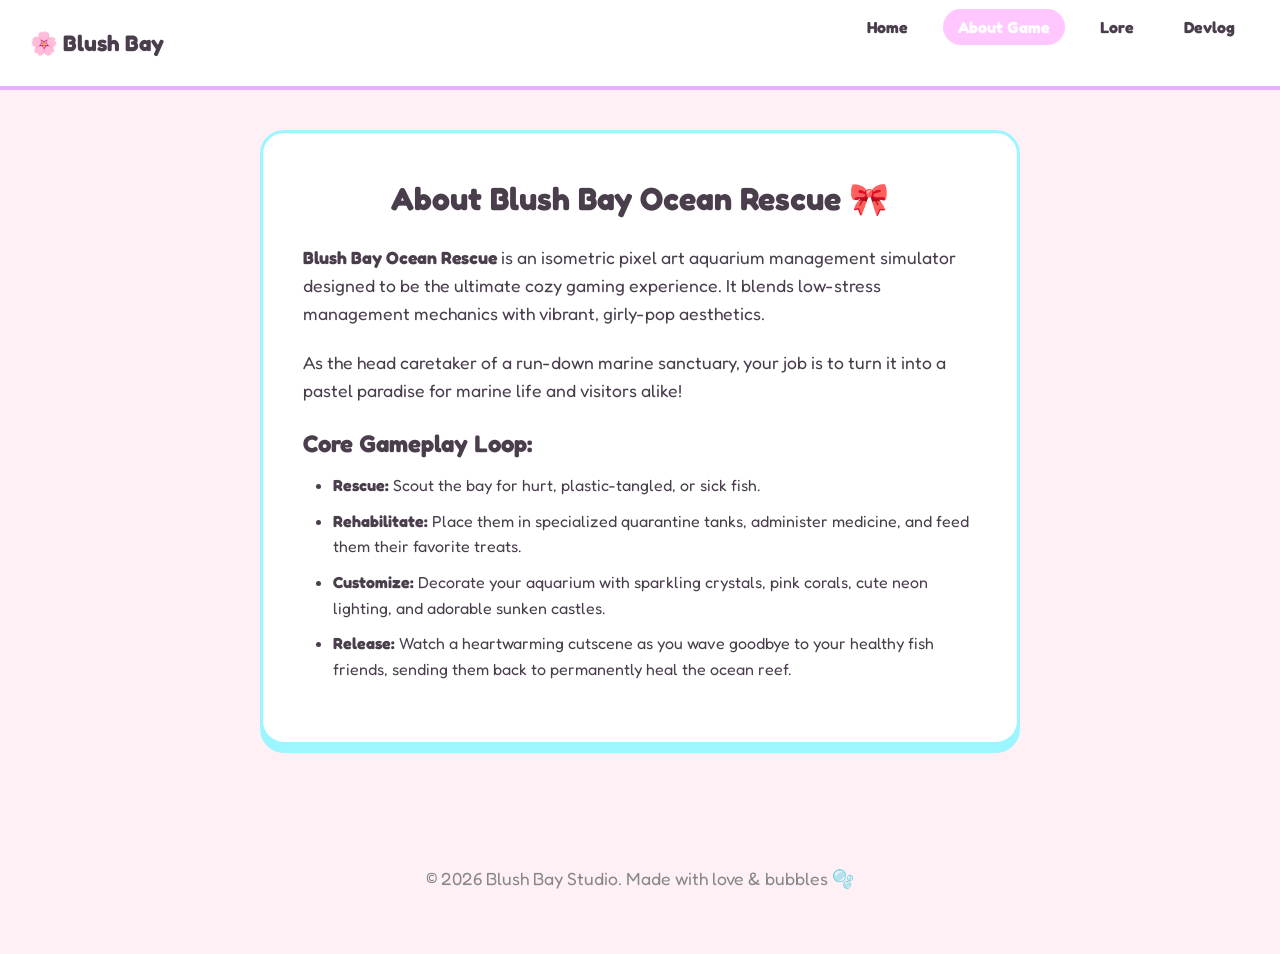
==== about.html @ 900a2825 "added new sections" ====
<!DOCTYPE html>
<html lang="en">
<head>
    <meta charset="UTF-8">
    <meta name="viewport" content="width=device-width, initial-scale=1.0">
    <title>Blush Bay Ocean Rescue | About</title>
    <link href="https://fonts.googleapis.com/css2?family=Fredoka:wght@400;600&display=swap" rel="stylesheet">
    <style>
        /* Shared Styles */
        :root { --bubblegum-pink: #FFC6FF; --soft-lavender: #E8AEFF; --ocean-blue: #9BF6FF; --cozy-dark: #4A3E4D; --white: #FFFFFF; --mint-green: #CAFFBF; }
        * { box-sizing: border-box; margin: 0; padding: 0; font-family: 'Fredoka', sans-serif; }
        body { background-color: #FFF0F5; color: var(--cozy-dark); line-height: 1.6; padding-top: 90px; }
        
        nav { background-color: var(--white); position: fixed; top: 0; width: 100%; z-index: 1000; box-shadow: 0 4px 0px var(--soft-lavender); display: flex; justify-content: space-between; align-items: center; padding: 15px 30px; }
        .nav-logo { font-size: 1.4rem; font-weight: bold; color: var(--cozy-dark); text-decoration: none; }
        .nav-links { list-style: none; display: flex; gap: 20px; }
        .nav-links a { text-decoration: none; color: var(--cozy-dark); font-weight: bold; padding: 8px 15px; border-radius: 20px; }
        .nav-links a:hover, .nav-links a.active { background-color: var(--bubblegum-pink); color: var(--white); }

        .container { max-width: 800px; margin: 0 auto; padding: 40px 20px; }
        .content-box { background: var(--white); border-radius: 24px; padding: 40px; border: 3px solid var(--ocean-blue); box-shadow: 0 8px 0px var(--ocean-blue); margin-bottom: 40px; }
        h1 { margin-bottom: 20px; color: var(--cozy-dark); text-align: center;}
        p { margin-bottom: 20px; font-size: 1.1rem; }
        ul { margin-left: 30px; margin-bottom: 20px; }
        li { margin-bottom: 10px; }
        footer { text-align: center; padding: 40px; font-size: 0.9rem; color: #888; }
    </style>
</head>
<body>
    <nav>
        <a href="index.html" class="nav-logo">🌸 Blush Bay</a>
        <ul class="nav-links">
            <li><a href="index.html">Home</a></li>
            <li><a href="about.html" class="active">About Game</a></li>
            <li><a href="lore.html">Lore</a></li>
            <li><a href="devlog.html">Devlog</a></li>
        </ul>
    </nav>

    <div class="container">
        <div class="content-box">
            <h1>About Blush Bay Ocean Rescue 🎀</h1>
            <p><strong>Blush Bay Ocean Rescue</strong> is an isometric pixel art aquarium management simulator designed to be the ultimate cozy gaming experience. It blends low-stress management mechanics with vibrant, girly-pop aesthetics.</p>
            
            <p>As the head caretaker of a run-down marine sanctuary, your job is to turn it into a pastel paradise for marine life and visitors alike!</p>
            
            <h2 style="margin: 20px 0 10px 0;">Core Gameplay Loop:</h2>
            <ul>
                <li><strong>Rescue:</strong> Scout the bay for hurt, plastic-tangled, or sick fish.</li>
                <li><strong>Rehabilitate:</strong> Place them in specialized quarantine tanks, administer medicine, and feed them their favorite treats.</li>
                <li><strong>Customize:</strong> Decorate your aquarium with sparkling crystals, pink corals, cute neon lighting, and adorable sunken castles.</li>
                <li><strong>Release:</strong> Watch a heartwarming cutscene as you wave goodbye to your healthy fish friends, sending them back to permanently heal the ocean reef.</li>
            </ul>
        </div>
    </div>
    <footer><p>© 2026 Blush Bay Studio. Made with love & bubbles 🫧</p></footer>
</body>
</html>
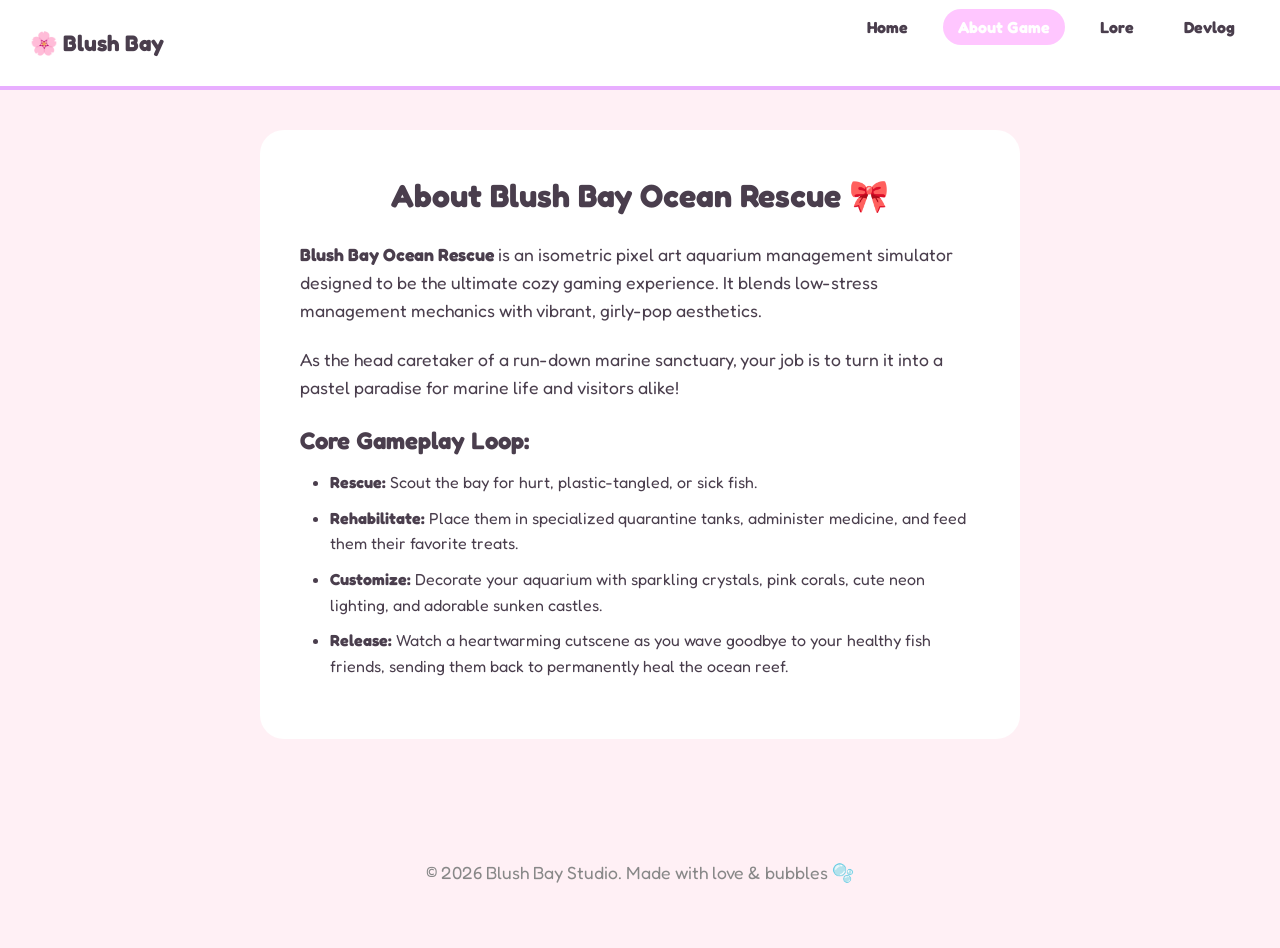
==== commit 166a290d: "change colour outline of box on about page" ====
--- a/about.html
+++ b/about.html
@@ -7,7 +7,7 @@
     <link href="https://fonts.googleapis.com/css2?family=Fredoka:wght@400;600&display=swap" rel="stylesheet">
     <style>
         /* Shared Styles */
-        :root { --bubblegum-pink: #FFC6FF; --soft-lavender: #E8AEFF; --ocean-blue: #9BF6FF; --cozy-dark: #4A3E4D; --white: #FFFFFF; --mint-green: #CAFFBF; }
+        :root { --bubblegum-pink: #FFC6FF; --soft-lavender: #E8AEFF; --soft-lavender: #E8AEFF; --cozy-dark: #4A3E4D; --white: #FFFFFF; --mint-green: #CAFFBF; }
         * { box-sizing: border-box; margin: 0; padding: 0; font-family: 'Fredoka', sans-serif; }
         body { background-color: #FFF0F5; color: var(--cozy-dark); line-height: 1.6; padding-top: 90px; }
         
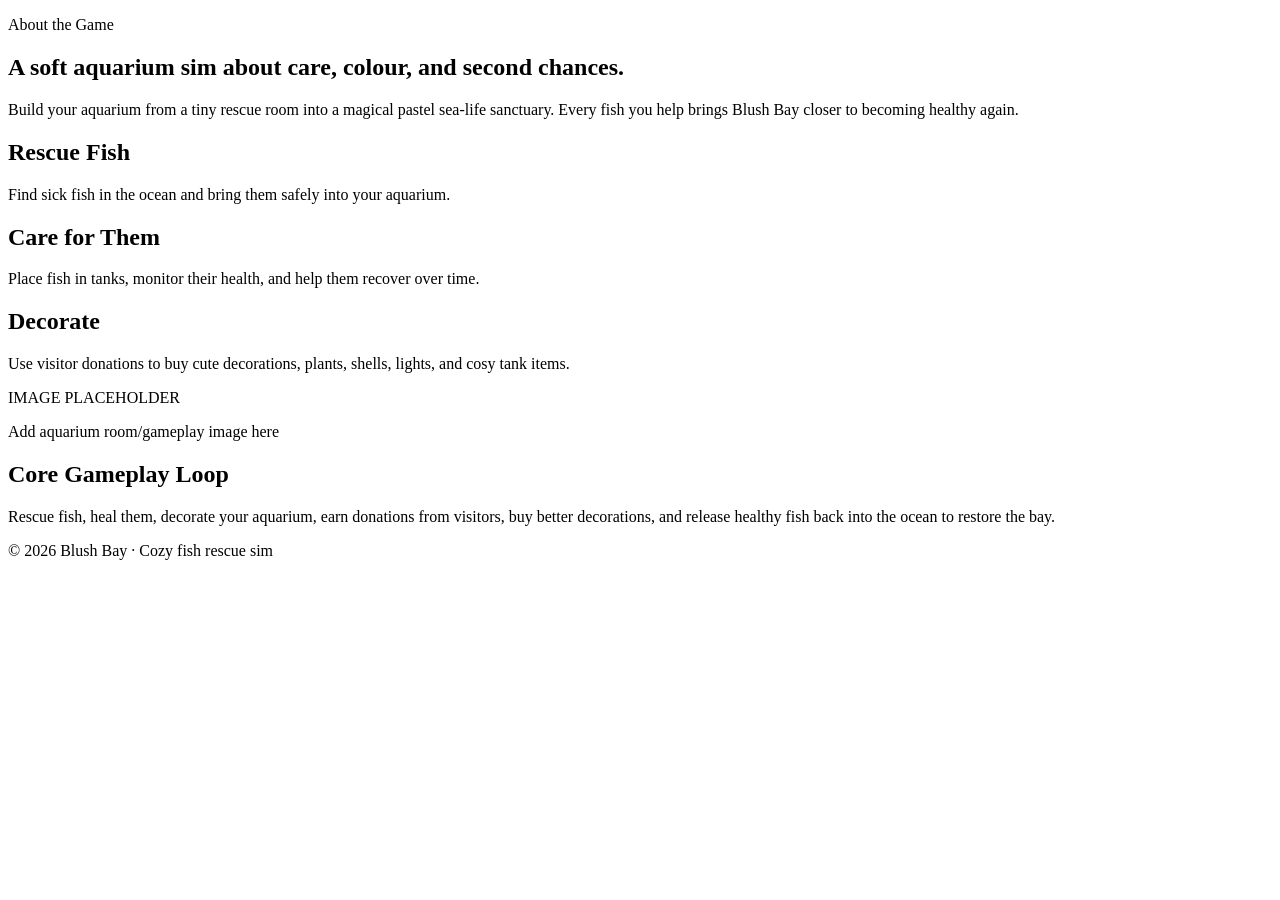
==== commit 0166b3ac: "website change again" ====
--- a/about.html
+++ b/about.html
@@ -1,58 +1,55 @@
 <!DOCTYPE html>
-<html lang="en">
-<head>
-    <meta charset="UTF-8">
-    <meta name="viewport" content="width=device-width, initial-scale=1.0">
-    <title>Blush Bay Ocean Rescue | About</title>
-    <link href="https://fonts.googleapis.com/css2?family=Fredoka:wght@400;600&display=swap" rel="stylesheet">
-    <style>
-        /* Shared Styles */
-        :root { --bubblegum-pink: #FFC6FF; --soft-lavender: #E8AEFF; --soft-lavender: #E8AEFF; --cozy-dark: #4A3E4D; --white: #FFFFFF; --mint-green: #CAFFBF; }
-        * { box-sizing: border-box; margin: 0; padding: 0; font-family: 'Fredoka', sans-serif; }
-        body { background-color: #FFF0F5; color: var(--cozy-dark); line-height: 1.6; padding-top: 90px; }
-        
-        nav { background-color: var(--white); position: fixed; top: 0; width: 100%; z-index: 1000; box-shadow: 0 4px 0px var(--soft-lavender); display: flex; justify-content: space-between; align-items: center; padding: 15px 30px; }
-        .nav-logo { font-size: 1.4rem; font-weight: bold; color: var(--cozy-dark); text-decoration: none; }
-        .nav-links { list-style: none; display: flex; gap: 20px; }
-        .nav-links a { text-decoration: none; color: var(--cozy-dark); font-weight: bold; padding: 8px 15px; border-radius: 20px; }
-        .nav-links a:hover, .nav-links a.active { background-color: var(--bubblegum-pink); color: var(--white); }
 
-        .container { max-width: 800px; margin: 0 auto; padding: 40px 20px; }
-        .content-box { background: var(--white); border-radius: 24px; padding: 40px; border: 3px solid var(--ocean-blue); box-shadow: 0 8px 0px var(--ocean-blue); margin-bottom: 40px; }
-        h1 { margin-bottom: 20px; color: var(--cozy-dark); text-align: center;}
-        p { margin-bottom: 20px; font-size: 1.1rem; }
-        ul { margin-left: 30px; margin-bottom: 20px; }
-        li { margin-bottom: 10px; }
-        footer { text-align: center; padding: 40px; font-size: 0.9rem; color: #888; }
-    </style>
-</head>
-<body>
-    <nav>
-        <a href="index.html" class="nav-logo">🌸 Blush Bay</a>
-        <ul class="nav-links">
-            <li><a href="index.html">Home</a></li>
-            <li><a href="about.html" class="active">About Game</a></li>
-            <li><a href="lore.html">Lore</a></li>
-            <li><a href="devlog.html">Devlog</a></li>
-        </ul>
-    </nav>
+  <main class="page-shell">
+    <section class="page-title pixel-card">
+      <p class="mini-title">About the Game</p>
+      <h1>A soft aquarium sim about care, colour, and second chances.</h1>
+      <p>
+        Build your aquarium from a tiny rescue room into a magical pastel sea-life sanctuary.
+        Every fish you help brings Blush Bay closer to becoming healthy again.
+      </p>
+    </section>
 
-    <div class="container">
-        <div class="content-box">
-            <h1>About Blush Bay Ocean Rescue 🎀</h1>
-            <p><strong>Blush Bay Ocean Rescue</strong> is an isometric pixel art aquarium management simulator designed to be the ultimate cozy gaming experience. It blends low-stress management mechanics with vibrant, girly-pop aesthetics.</p>
-            
-            <p>As the head caretaker of a run-down marine sanctuary, your job is to turn it into a pastel paradise for marine life and visitors alike!</p>
-            
-            <h2 style="margin: 20px 0 10px 0;">Core Gameplay Loop:</h2>
-            <ul>
-                <li><strong>Rescue:</strong> Scout the bay for hurt, plastic-tangled, or sick fish.</li>
-                <li><strong>Rehabilitate:</strong> Place them in specialized quarantine tanks, administer medicine, and feed them their favorite treats.</li>
-                <li><strong>Customize:</strong> Decorate your aquarium with sparkling crystals, pink corals, cute neon lighting, and adorable sunken castles.</li>
-                <li><strong>Release:</strong> Watch a heartwarming cutscene as you wave goodbye to your healthy fish friends, sending them back to permanently heal the ocean reef.</li>
-            </ul>
+    <section class="three-card-grid">
+      <article class="pixel-card small-card">
+        <h2>Rescue Fish</h2>
+        <p>Find sick fish in the ocean and bring them safely into your aquarium.</p>
+      </article>
+
+      <article class="pixel-card small-card">
+        <h2>Care for Them</h2>
+        <p>Place fish in tanks, monitor their health, and help them recover over time.</p>
+      </article>
+
+      <article class="pixel-card small-card">
+        <h2>Decorate</h2>
+        <p>Use visitor donations to buy cute decorations, plants, shells, lights, and cosy tank items.</p>
+      </article>
+    </section>
+
+    <section class="split-layout">
+      <div class="pixel-card image-card medium-placeholder">
+        <!-- Replace with your own gameplay image:
+        <img src="images/about-gameplay.png" alt="Aquarium gameplay screenshot" />
+        -->
+        <div class="placeholder-content">
+          <span>IMAGE PLACEHOLDER</span>
+          <p>Add aquarium room/gameplay image here</p>
         </div>
-    </div>
-    <footer><p>© 2026 Blush Bay Studio. Made with love & bubbles 🫧</p></footer>
+      </div>
+
+      <div class="pixel-card">
+        <h2>Core Gameplay Loop</h2>
+        <p>
+          Rescue fish, heal them, decorate your aquarium, earn donations from visitors,
+          buy better decorations, and release healthy fish back into the ocean to restore the bay.
+        </p>
+      </div>
+    </section>
+  </main>
+
+  <footer class="footer">
+    <p>© 2026 Blush Bay · Cozy fish rescue sim</p>
+  </footer>
 </body>
-</html>+</html>
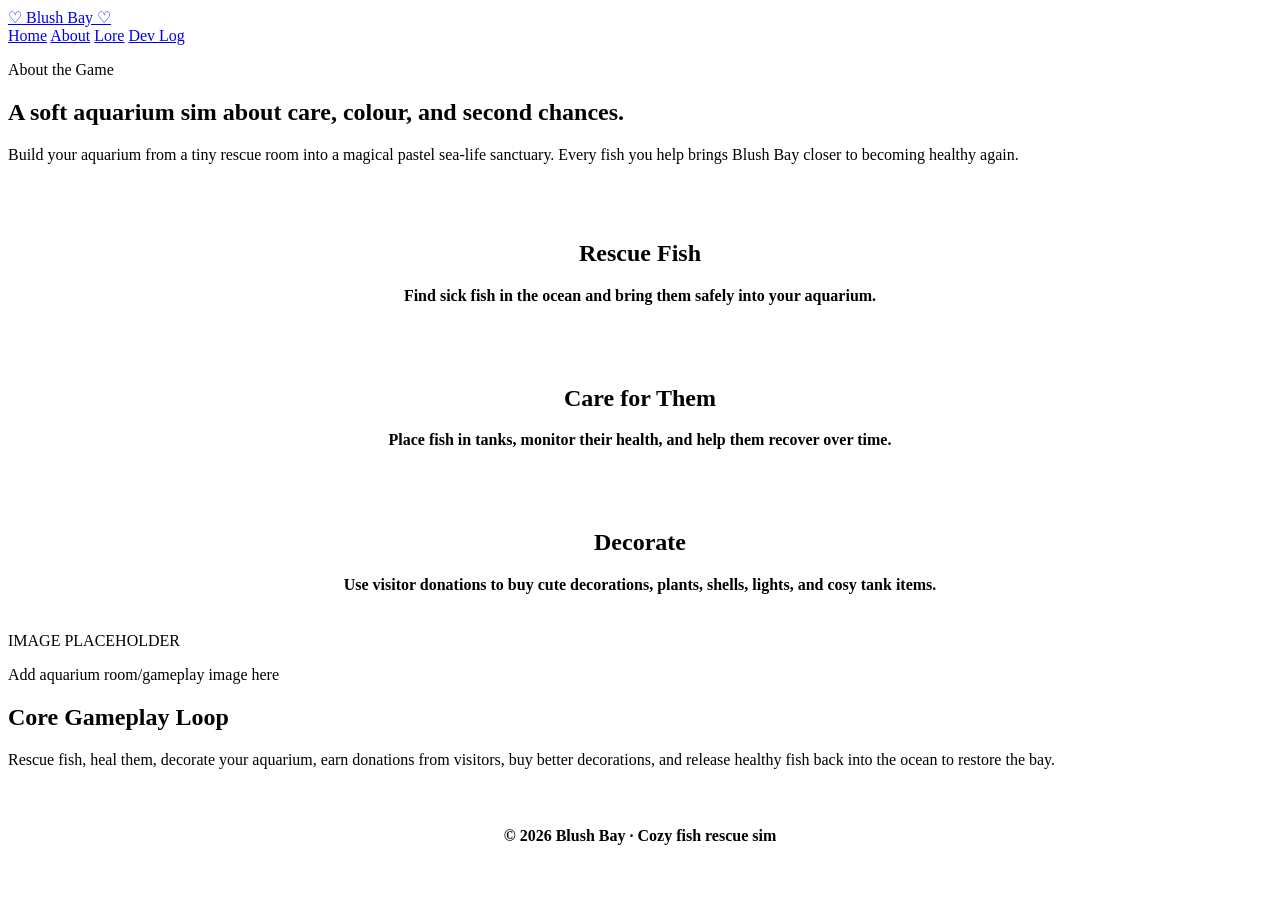
==== commit 5423e6fb: "fix css?" ====
--- a/about.html
+++ b/about.html
@@ -1,4 +1,23 @@
 <!DOCTYPE html>
+<html lang="en">
+<head>
+  <meta charset="UTF-8" />
+  <meta name="viewport" content="width=device-width, initial-scale=1.0" />
+  <title>Blush Bay | Lore</title>
+  <link rel="stylesheet" href="style.css">
+</head>
+<body>
+  <header class="site-header">
+    <nav class="navbar">
+      <a class="logo" href="index.html">♡ Blush Bay ♡</a>
+      <div class="nav-links">
+        <a href="index.html">Home</a>
+        <a href="about.html">About</a>
+        <a class="active" href="lore.html">Lore</a>
+        <a href="devlog.html">Dev Log</a>
+      </div>
+    </nav>
+  </header>
 
   <main class="page-shell">
     <section class="page-title pixel-card">
--- a/style.css
+++ b/style.css
@@ -0,0 +1,70 @@
+:root {
+
+.three-card-grid {
+  grid-template-columns: repeat(3, 1fr);
+}
+
+.pixel-sticker,
+.small-card {
+  background: var(--white);
+  border: 4px solid var(--ink);
+  box-shadow: 6px 6px 0 var(--shadow);
+  padding: 22px;
+  text-align: center;
+  font-weight: 900;
+}
+
+.page-title {
+  margin-bottom: 34px;
+}
+
+.story-card,
+.devlog-list {
+  margin-top: 34px;
+}
+
+.devlog-list {
+  display: grid;
+  gap: 24px;
+}
+
+.devlog-date {
+  display: inline-block;
+  font-weight: 900;
+  background: var(--lilac);
+  border: 3px solid var(--ink);
+  padding: 6px 10px;
+  box-shadow: 3px 3px 0 var(--shadow);
+}
+
+.small-image-placeholder {
+  min-height: 180px;
+  margin-top: 20px;
+  width: 100%;
+}
+
+.footer {
+  background: var(--cream);
+  border-top: var(--pixel-border);
+  text-align: center;
+  padding: 26px 20px;
+  font-weight: 900;
+}
+
+@media (max-width: 850px) {
+  .hero-layout,
+  .split-layout,
+  .three-card-grid,
+  .sticker-row {
+    grid-template-columns: 1fr;
+  }
+
+  .pixel-card {
+    padding: 24px;
+  }
+
+  .page-shell {
+    padding: 45px 16px;
+  }
+} 
+}
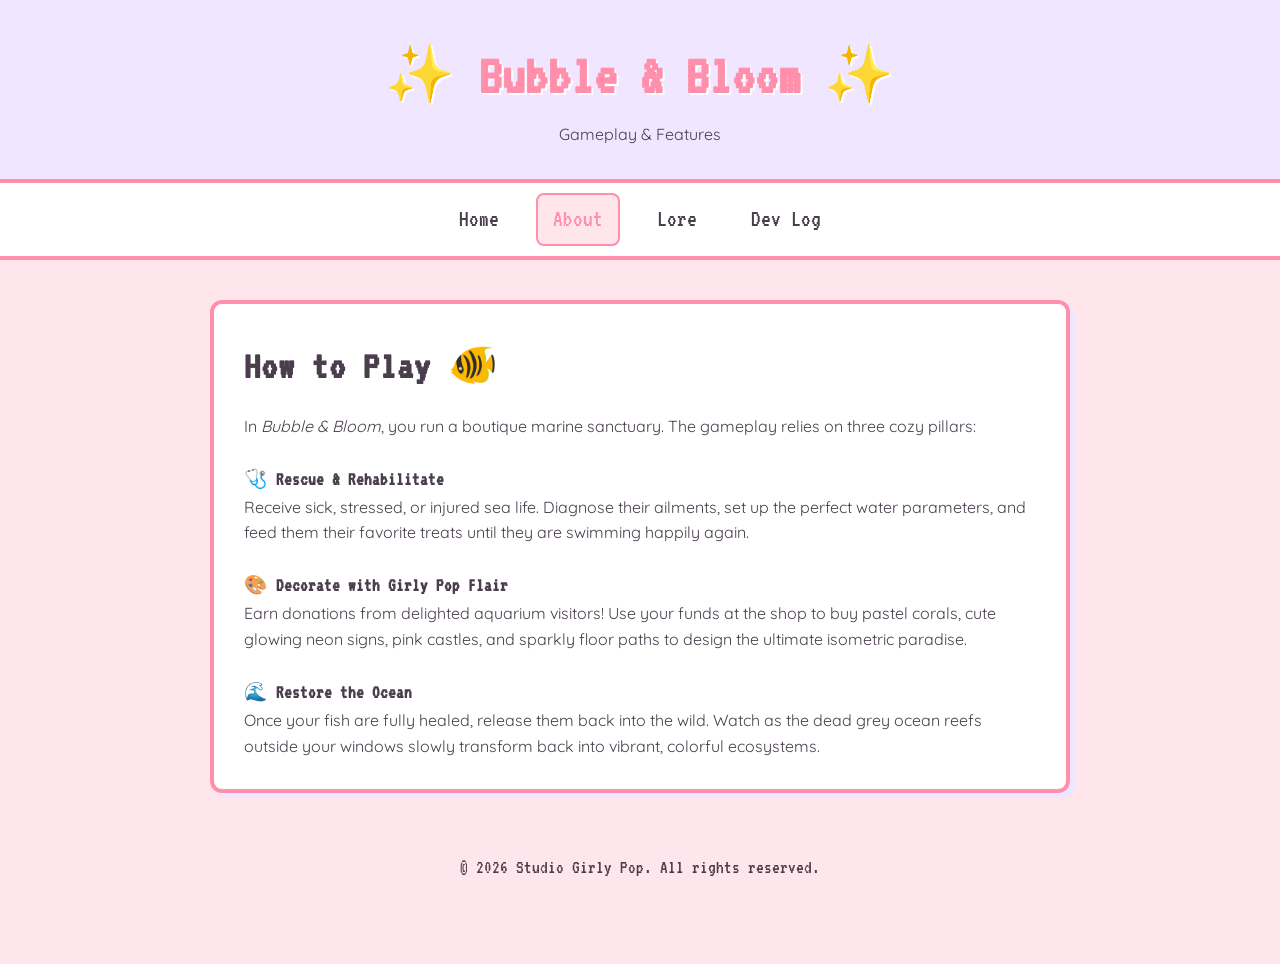
==== commit ade8d4a0: "changed again" ====
--- a/about.html
+++ b/about.html
@@ -1,74 +1,48 @@
 <!DOCTYPE html>
 <html lang="en">
 <head>
-  <meta charset="UTF-8" />
-  <meta name="viewport" content="width=device-width, initial-scale=1.0" />
-  <title>Blush Bay | Lore</title>
-  <link rel="stylesheet" href="style.css">
+    <meta charset="UTF-8">
+    <meta name="viewport" content="width=device-width, initial-scale=1.0">
+    <title>About | Bubble & Bloom</title>
+    <link rel="stylesheet" href="style.css">
 </head>
 <body>
-  <header class="site-header">
-    <nav class="navbar">
-      <a class="logo" href="index.html">♡ Blush Bay ♡</a>
-      <div class="nav-links">
+
+    <header>
+        <h1>✨ Bubble & Bloom ✨</h1>
+        <p>Gameplay & Features</p>
+    </header>
+
+    <nav>
         <a href="index.html">Home</a>
-        <a href="about.html">About</a>
-        <a class="active" href="lore.html">Lore</a>
+        <a href="about.html" class="active">About</a>
+        <a href="lore.html">Lore</a>
         <a href="devlog.html">Dev Log</a>
-      </div>
     </nav>
-  </header>
 
-  <main class="page-shell">
-    <section class="page-title pixel-card">
-      <p class="mini-title">About the Game</p>
-      <h1>A soft aquarium sim about care, colour, and second chances.</h1>
-      <p>
-        Build your aquarium from a tiny rescue room into a magical pastel sea-life sanctuary.
-        Every fish you help brings Blush Bay closer to becoming healthy again.
-      </p>
-    </section>
+    <main>
+        <!-- ABOUT US / GAMEPLAY SECTION -->
+        <section class="container-box">
+            <h2>How to Play 🐠</h2>
+            <p>In <em>Bubble & Bloom</em>, you run a boutique marine sanctuary. The gameplay relies on three cozy pillars:</p>
+            
+            <br>
+            <h3>🩺 Rescue & Rehabilitate</h3>
+            <p>Receive sick, stressed, or injured sea life. Diagnose their ailments, set up the perfect water parameters, and feed them their favorite treats until they are swimming happily again.</p>
+            
+            <br>
+            <h3>🎨 Decorate with Girly Pop Flair</h3>
+            <p>Earn donations from delighted aquarium visitors! Use your funds at the shop to buy pastel corals, cute glowing neon signs, pink castles, and sparkly floor paths to design the ultimate isometric paradise.</p>
+            
+            <br>
+            <h3>🌊 Restore the Ocean</h3>
+            <p>Once your fish are fully healed, release them back into the wild. Watch as the dead grey ocean reefs outside your windows slowly transform back into vibrant, colorful ecosystems.</p>
+        </section>
+    </main>
 
-    <section class="three-card-grid">
-      <article class="pixel-card small-card">
-        <h2>Rescue Fish</h2>
-        <p>Find sick fish in the ocean and bring them safely into your aquarium.</p>
-      </article>
+    <footer>
+        <p>© 2026 Studio Girly Pop. All rights reserved.</p>
+    </footer>
 
-      <article class="pixel-card small-card">
-        <h2>Care for Them</h2>
-        <p>Place fish in tanks, monitor their health, and help them recover over time.</p>
-      </article>
-
-      <article class="pixel-card small-card">
-        <h2>Decorate</h2>
-        <p>Use visitor donations to buy cute decorations, plants, shells, lights, and cosy tank items.</p>
-      </article>
-    </section>
-
-    <section class="split-layout">
-      <div class="pixel-card image-card medium-placeholder">
-        <!-- Replace with your own gameplay image:
-        <img src="images/about-gameplay.png" alt="Aquarium gameplay screenshot" />
-        -->
-        <div class="placeholder-content">
-          <span>IMAGE PLACEHOLDER</span>
-          <p>Add aquarium room/gameplay image here</p>
-        </div>
-      </div>
-
-      <div class="pixel-card">
-        <h2>Core Gameplay Loop</h2>
-        <p>
-          Rescue fish, heal them, decorate your aquarium, earn donations from visitors,
-          buy better decorations, and release healthy fish back into the ocean to restore the bay.
-        </p>
-      </div>
-    </section>
-  </main>
-
-  <footer class="footer">
-    <p>© 2026 Blush Bay · Cozy fish rescue sim</p>
-  </footer>
 </body>
-</html>
+</html>
--- a/style.css
+++ b/style.css
@@ -1,70 +1,153 @@
+/* ==========================================================================
+   COZY PASTEL PIXEL ART STYLESHEET
+   ========================================================================== */
+
+/* Import a cute, crisp pixel-style font */
+@import url('https://fonts.googleapis.com/css2?family=VT323&family=Quicksand:wght@500;700&display=swap');
+
 :root {
-
-.three-card-grid {
-  grid-template-columns: repeat(3, 1fr);
+    --bg-pastel-pink: #FFE5EC;
+    --bg-pastel-blue: #E8F0FE;
+    --mint-green: #D8F3DC;
+    --lavender: #F0E6FF;
+    --text-color: #4A3E4D;
+    --accent-pop: #FF8FAB;
+    --card-bg: #FFFFFF;
 }
 
-.pixel-sticker,
-.small-card {
-  background: var(--white);
-  border: 4px solid var(--ink);
-  box-shadow: 6px 6px 0 var(--shadow);
-  padding: 22px;
-  text-align: center;
-  font-weight: 900;
+* {
+    box-sizing: border-box;
+    margin: 0;
+    padding: 0;
 }
 
-.page-title {
-  margin-bottom: 34px;
+body {
+    background-color: var(--bg-pastel-pink);
+    color: var(--text-color);
+    font-family: 'Quicksand', sans-serif;
+    line-height: 1.6;
+    padding-bottom: 60px;
 }
 
-.story-card,
-.devlog-list {
-  margin-top: 34px;
+/* CRISP PIXEL ART ONLY - Prevents browser smoothing/blurring */
+img, .pixel-art {
+    image-rendering: pixelated;
+    image-rendering: crisp-edges;
 }
 
-.devlog-list {
-  display: grid;
-  gap: 24px;
+/* Header & Pixel Typography */
+header {
+    background-color: var(--lavender);
+    text-align: center;
+    padding: 2rem;
+    border-bottom: 4px solid var(--accent-pop);
 }
 
-.devlog-date {
-  display: inline-block;
-  font-weight: 900;
-  background: var(--lilac);
-  border: 3px solid var(--ink);
-  padding: 6px 10px;
-  box-shadow: 3px 3px 0 var(--shadow);
+h1, h2, h3, .pixel-font {
+    font-family: 'VT323', monospace;
+    letter-spacing: 1px;
 }
 
-.small-image-placeholder {
-  min-height: 180px;
-  margin-top: 20px;
-  width: 100%;
+h1 {
+    font-size: 3.5rem;
+    color: var(--accent-pop);
+    text-shadow: 2px 2px 0px #FFF;
 }
 
-.footer {
-  background: var(--cream);
-  border-top: var(--pixel-border);
-  text-align: center;
-  padding: 26px 20px;
-  font-weight: 900;
+h2 {
+    font-size: 2.5rem;
+    margin-bottom: 1rem;
+    color: var(--text-color);
 }
 
-@media (max-width: 850px) {
-  .hero-layout,
-  .split-layout,
-  .three-card-grid,
-  .sticker-row {
-    grid-template-columns: 1fr;
-  }
+/* Girly Pop Navigation Bar */
+nav {
+    background-color: #FFF;
+    display: flex;
+    justify-content: center;
+    gap: 20px;
+    padding: 10px;
+    border-bottom: 4px solid var(--accent-pop);
+}
 
-  .pixel-card {
-    padding: 24px;
-  }
+nav a {
+    font-family: 'VT323', monospace;
+    font-size: 1.5rem;
+    text-decoration: none;
+    color: var(--text-color);
+    padding: 5px 15px;
+    border: 2px solid transparent;
+    border-radius: 8px;
+    transition: all 0.2s ease;
+}
 
-  .page-shell {
-    padding: 45px 16px;
-  }
-} 
+nav a:hover, nav a.active {
+    background-color: var(--bg-pastel-pink);
+    border: 2px solid var(--accent-pop);
+    color: var(--accent-pop);
+}
+
+/* Main Layout Grid */
+main {
+    max-width: 900px;
+    margin: 40px auto;
+    padding: 0 20px;
+}
+
+/* Cozy Content Containers */
+.container-box {
+    background: var(--card-bg);
+    border: 4px solid var(--accent-pop);
+    border-radius: 12px;
+    padding: 30px;
+    box-shadow: 5px 5px 0px var(--lavender);
+    margin-bottom: 30px;
+}
+
+/* Buttons */
+.btn {
+    display: inline-block;
+    font-family: 'VT323', monospace;
+    font-size: 1.5rem;
+    background-color: var(--accent-pop);
+    color: white;
+    padding: 10px 20px;
+    text-decoration: none;
+    border-radius: 8px;
+    border: 3px solid #FFF;
+    box-shadow: 3px 3px 0px var(--text-color);
+    cursor: pointer;
+}
+
+.btn:hover {
+    transform: translate(-2px, -2px);
+    box-shadow: 5px 5px 0px var(--text-color);
+}
+
+/* Dev Log Specifics */
+.devlog-post {
+    border-bottom: 2px dashed var(--bg-pastel-pink);
+    padding-bottom: 20px;
+    margin-bottom: 20px;
+}
+
+.devlog-post:last-child {
+    border-bottom: none;
+    margin-bottom: 0;
+    padding-bottom: 0;
+}
+
+.date {
+    font-family: 'VT323', monospace;
+    color: var(--accent-pop);
+    font-size: 1.2rem;
+}
+
+/* Footer */
+footer {
+    text-align: center;
+    font-family: 'VT323', monospace;
+    font-size: 1.2rem;
+    padding: 20px;
+    color: var(--text-color);
 }
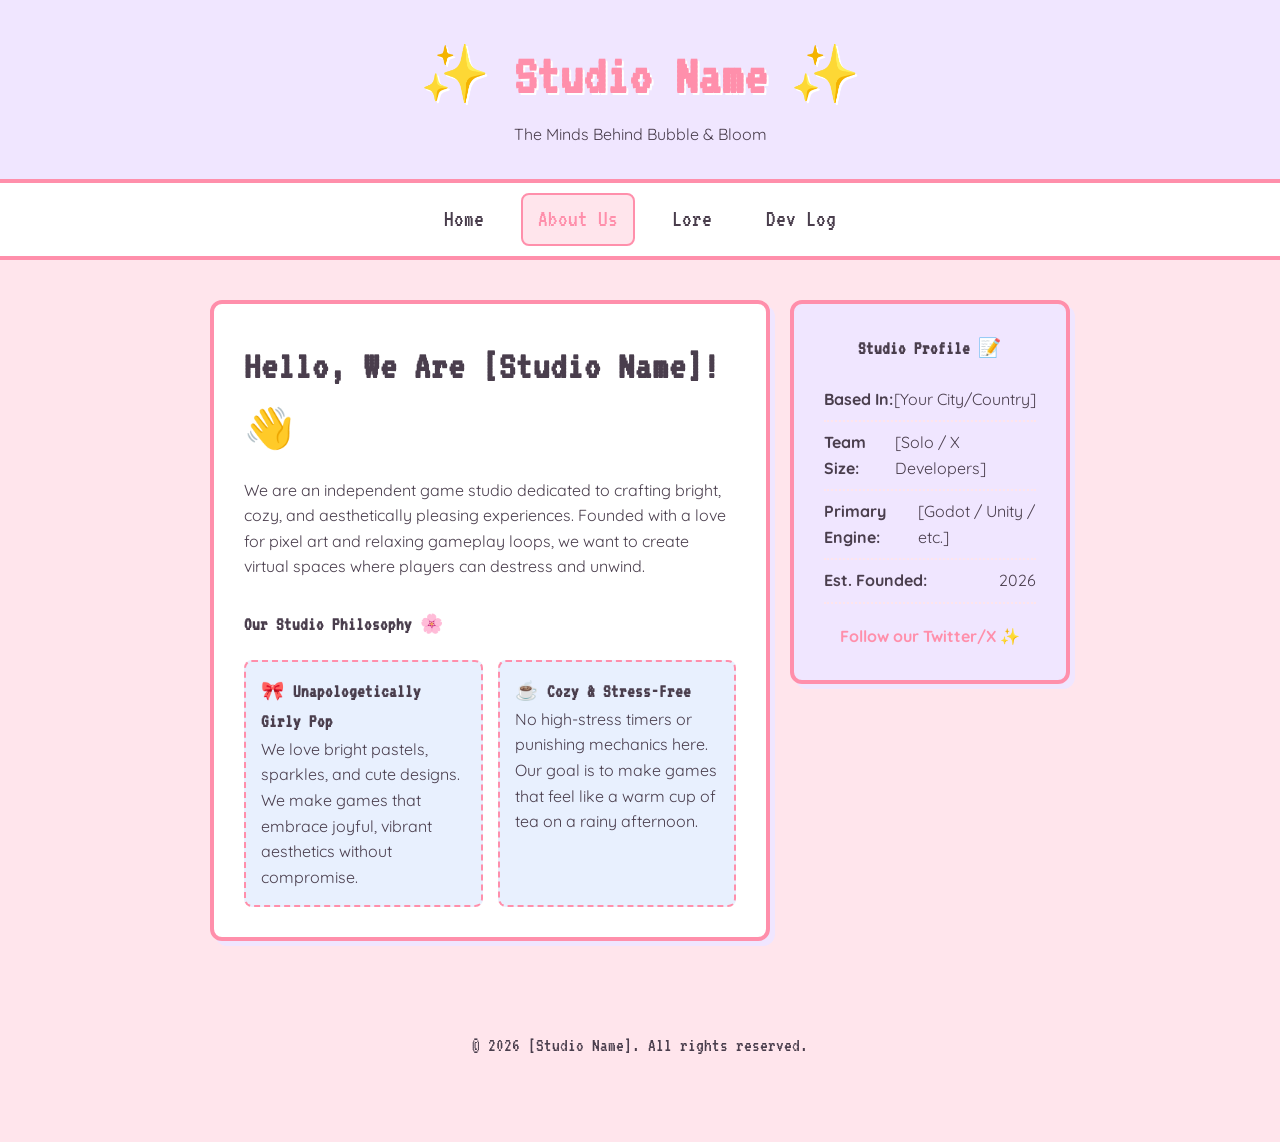
==== commit 2fae7fe3: "changed about and lore section" ====
--- a/about.html
+++ b/about.html
@@ -3,45 +3,104 @@
 <head>
     <meta charset="UTF-8">
     <meta name="viewport" content="width=device-width, initial-scale=1.0">
-    <title>About | Bubble & Bloom</title>
+    <title>About Us | Studio Name</title>
     <link rel="stylesheet" href="style.css">
+    <style>
+        .about-layout {
+            display: grid;
+            grid-template-columns: 2fr 1fr;
+            gap: 20px;
+        }
+        .studio-values {
+            display: grid;
+            grid-template-columns: 1fr 1fr;
+            gap: 15px;
+            margin-top: 20px;
+        }
+        .value-box {
+            background: var(--bg-pastel-blue);
+            border: 2px dashed var(--accent-pop);
+            border-radius: 8px;
+            padding: 15px;
+        }
+        .info-row {
+            display: flex;
+            justify-content: space-between;
+            border-bottom: 2px dotted var(--bg-pastel-pink);
+            padding: 8px 0;
+        }
+        @media (max-width: 768px) {
+            .about-layout { grid-template-columns: 1fr; }
+            .studio-values { grid-template-columns: 1fr; }
+        }
+    </style>
 </head>
 <body>
 
     <header>
-        <h1>✨ Bubble & Bloom ✨</h1>
-        <p>Gameplay & Features</p>
+        <h1>✨ Studio Name ✨</h1>
+        <p>The Minds Behind Bubble & Bloom</p>
     </header>
 
     <nav>
         <a href="index.html">Home</a>
-        <a href="about.html" class="active">About</a>
+        <a href="about.html" class="active">About Us</a>
         <a href="lore.html">Lore</a>
         <a href="devlog.html">Dev Log</a>
     </nav>
 
-    <main>
-        <!-- ABOUT US / GAMEPLAY SECTION -->
-        <section class="container-box">
-            <h2>How to Play 🐠</h2>
-            <p>In <em>Bubble & Bloom</em>, you run a boutique marine sanctuary. The gameplay relies on three cozy pillars:</p>
-            
-            <br>
-            <h3>🩺 Rescue & Rehabilitate</h3>
-            <p>Receive sick, stressed, or injured sea life. Diagnose their ailments, set up the perfect water parameters, and feed them their favorite treats until they are swimming happily again.</p>
-            
-            <br>
-            <h3>🎨 Decorate with Girly Pop Flair</h3>
-            <p>Earn donations from delighted aquarium visitors! Use your funds at the shop to buy pastel corals, cute glowing neon signs, pink castles, and sparkly floor paths to design the ultimate isometric paradise.</p>
-            
-            <br>
-            <h3>🌊 Restore the Ocean</h3>
-            <p>Once your fish are fully healed, release them back into the wild. Watch as the dead grey ocean reefs outside your windows slowly transform back into vibrant, colorful ecosystems.</p>
-        </section>
+    <main class="about-layout">
+        
+        <div class="left-column">
+            <section class="container-box">
+                <h2>Hello, We Are [Studio Name]! 👋</h2>
+                <p>We are an independent game studio dedicated to crafting bright, cozy, and aesthetically pleasing experiences. Founded with a love for pixel art and relaxing gameplay loops, we want to create virtual spaces where players can destress and unwind.</p>
+                
+                <h3 style="margin-top: 30px;">Our Studio Philosophy 🌸</h3>
+                <div class="studio-values">
+                    <div class="value-box">
+                        <h3>🎀 Unapologetically Girly Pop</h3>
+                        <p>We love bright pastels, sparkles, and cute designs. We make games that embrace joyful, vibrant aesthetics without compromise.</p>
+                    </div>
+                    <div class="value-box">
+                        <h3>☕ Cozy & Stress-Free</h3>
+                        <p>No high-stress timers or punishing mechanics here. Our goal is to make games that feel like a warm cup of tea on a rainy afternoon.</p>
+                    </div>
+                </div>
+            </section>
+        </div>
+
+        <div class="right-column">
+            <section class="container-box" style="background: var(--lavender);">
+                <h3 style="text-align: center; margin-bottom: 15px;">Studio Profile 📝</h3>
+                
+                <div class="info-row">
+                    <strong>Based In:</strong>
+                    <span>[Your City/Country]</span>
+                </div>
+                <div class="info-row">
+                    <strong>Team Size:</strong>
+                    <span>[Solo / X Developers]</span>
+                </div>
+                <div class="info-row">
+                    <strong>Primary Engine:</strong>
+                    <span>[Godot / Unity / etc.]</span>
+                </div>
+                <div class="info-row">
+                    <strong>Est. Founded:</strong>
+                    <span>2026</span>
+                </div>
+                
+                <p style="text-align: center; margin-top: 20px;">
+                    <a href="#" style="color: var(--accent-pop); text-decoration: none; font-weight: bold;">Follow our Twitter/X ✨</a>
+                </p>
+            </section>
+        </div>
+
     </main>
 
     <footer>
-        <p>© 2026 Studio Girly Pop. All rights reserved.</p>
+        <p>© 2026 [Studio Name]. All rights reserved.</p>
     </footer>
 
 </body>
